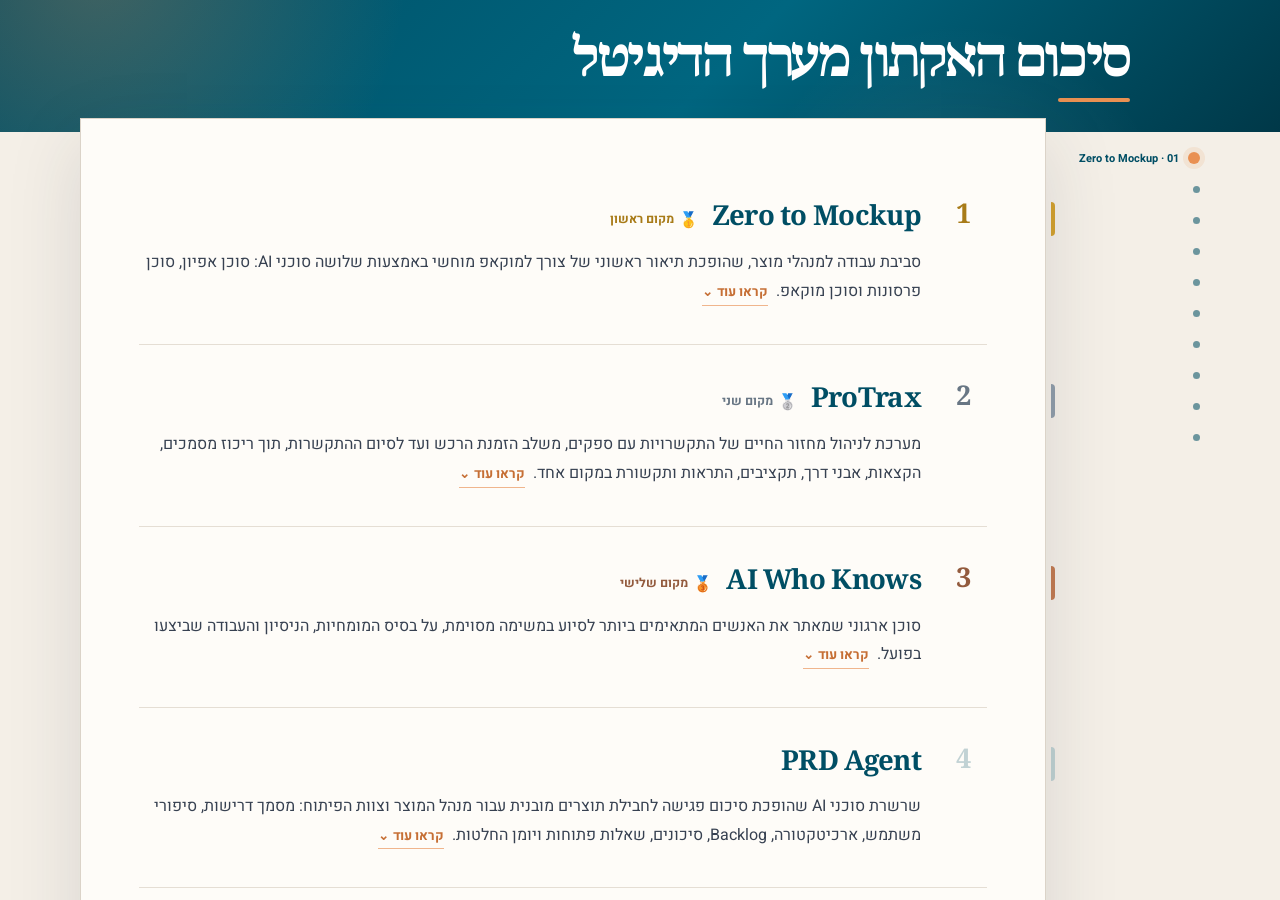
==== hackathon-digital-fixed/index.html @ 18f3f748 "Publish corrected hackathon summary layout" ====
<!doctype html><html lang="he" dir="rtl"><head><meta charset="utf-8"><meta name="viewport" content="width=device-width,initial-scale=1"><title>סיכום האקתון מערך הדיגיטל</title><style>html,body{margin:0;width:100%;height:100%;overflow:hidden;background:#f6f1e8}iframe{display:block;width:100%;height:100%;border:0;background:#f6f1e8}</style></head><body><iframe id="page" title="סיכום האקתון מערך הדיגיטל" src="../hackathon-digital/"></iframe><script>const f=document.getElementById('page');f.addEventListener('load',()=>{try{const d=f.contentDocument;const s=d.createElement('style');s.textContent='.document-shell,.scroll-index{grid-row:1!important}.content-layout{align-items:start!important}';d.head.appendChild(s)}catch(e){console.error(e)}});</script></body></html>
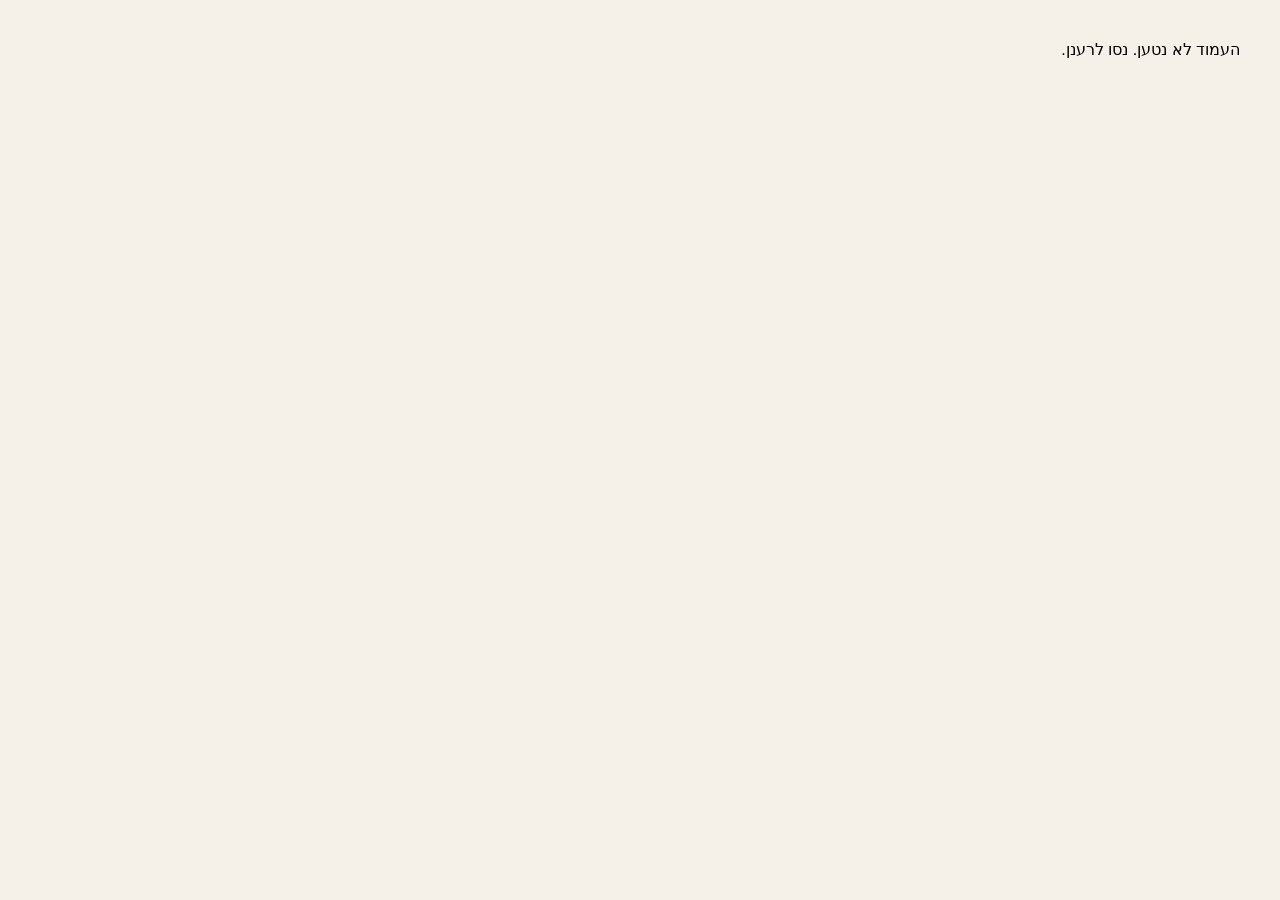
==== commit 5328738e: "Load pinned source and fix hackathon layout" ====
--- a/hackathon-digital-fixed/index.html
+++ b/hackathon-digital-fixed/index.html
@@ -1 +1 @@
-<!doctype html><html lang="he" dir="rtl"><head><meta charset="utf-8"><meta name="viewport" content="width=device-width,initial-scale=1"><title>סיכום האקתון מערך הדיגיטל</title><style>html,body{margin:0;width:100%;height:100%;overflow:hidden;background:#f6f1e8}iframe{display:block;width:100%;height:100%;border:0;background:#f6f1e8}</style></head><body><iframe id="page" title="סיכום האקתון מערך הדיגיטל" src="../hackathon-digital/"></iframe><script>const f=document.getElementById('page');f.addEventListener('load',()=>{try{const d=f.contentDocument;const s=d.createElement('style');s.textContent='.document-shell,.scroll-index{grid-row:1!important}.content-layout{align-items:start!important}';d.head.appendChild(s)}catch(e){console.error(e)}});</script></body></html>+<!doctype html><html lang="he" dir="rtl"><head><meta charset="utf-8"><meta name="viewport" content="width=device-width,initial-scale=1"><title>סיכום האקתון מערך הדיגיטל</title><style>html,body{margin:0;width:100%;height:100%;overflow:hidden;background:#f6f1e8}iframe{display:block;width:100%;height:100%;border:0;background:#f6f1e8}</style></head><body><iframe id="page" title="סיכום האקתון מערך הדיגיטל"></iframe><script>const f=document.getElementById('page');fetch('https://raw.githubusercontent.com/Gavse/visual-summaries/6120ef543ca81f43f8101b37681ffd1b7a22f9a8/hackathon-digital/index.html').then(r=>r.text()).then(t=>{f.onload=()=>{const d=f.contentDocument;const s=d.createElement('style');s.textContent='.document-shell,.scroll-index{grid-row:1!important}.content-layout{align-items:start!important}';d.head.appendChild(s)};f.srcdoc=t}).catch(()=>{document.body.innerHTML='<div style="font-family:Arial;padding:40px">העמוד לא נטען. נסו לרענן.</div>'});</script></body></html>
